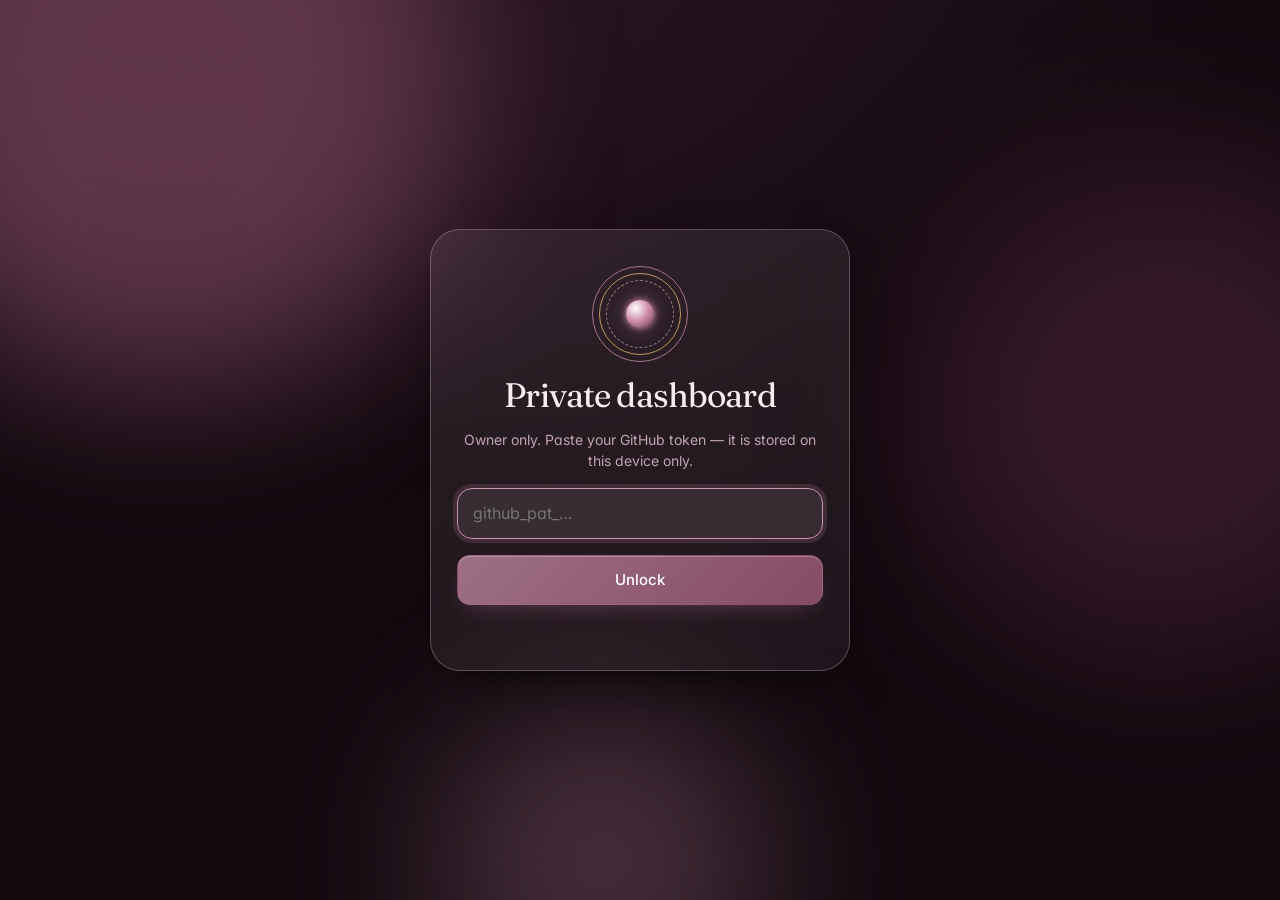
==== index.html @ a0251df1 "Translate-to-English tool for user data, boot error screen - Banner + sheet that suggests English na" ====
<!doctype html>
<html lang="en" data-theme="damson">
<head>
  <meta charset="utf-8" />
  <meta name="viewport" content="width=device-width, initial-scale=1, viewport-fit=cover" />
  <title>Dashboard</title>

  <!-- PWA / iPhone -->
  <link rel="manifest" href="manifest.webmanifest" />
  <meta name="theme-color" content="#1d0f17" />
  <meta name="apple-mobile-web-app-capable" content="yes" />
  <meta name="mobile-web-app-capable" content="yes" />
  <meta name="apple-mobile-web-app-status-bar-style" content="black-translucent" />
  <meta name="apple-mobile-web-app-title" content="Dashboard" />
  <meta name="robots" content="noindex, nofollow, noarchive" />
  <link rel="apple-touch-icon" href="icons/apple-touch-icon.png?v=2" />
  <link rel="icon" type="image/png" sizes="64x64" href="icons/favicon.png?v=2" />
  <link rel="icon" type="image/png" sizes="192x192" href="icons/icon-192.png?v=2" />
  <script>
    // Apply theme and motion preference before first paint (no flash)
    try {
      var t = JSON.parse(localStorage.getItem("dash.theme")); if (t) document.documentElement.dataset.theme = t;
      var m = JSON.parse(localStorage.getItem("dash.motion")); document.documentElement.dataset.motion = m === false ? "off" : "on";
    } catch (e) {}
  </script>

  <script>
    // If the app fails to start, show the reason instead of a blank screen
    window.addEventListener("error", function (e) { if (!window.__booted) showBootError(e.message || "Script error"); });
    window.addEventListener("unhandledrejection", function (e) { if (!window.__booted) showBootError(String(e.reason)); });
    setTimeout(function () { if (!window.__booted) showBootError("The app did not start in time (slow network?)"); }, 12000);
    function showBootError(msg) {
      if (document.getElementById("bootErr")) return;
      var d = document.createElement("div");
      d.id = "bootErr";
      d.style.cssText = "position:fixed;inset:auto 16px 24px;z-index:999;padding:16px;border-radius:18px;background:#24131c;color:#f8ecf2;font:14px/1.45 -apple-system,sans-serif;border:1px solid rgba(255,220,236,.25);box-shadow:0 20px 40px rgba(0,0,0,.5)";
      d.innerHTML = "<b>Dashboard couldn’t start</b><br><span style='opacity:.75;word-break:break-word'></span><br><button style='margin-top:10px;padding:9px 14px;border-radius:12px;border:0;background:#854c65;color:#fff;font:inherit'>Update app &amp; reload</button>";
      d.querySelector("span").textContent = msg;
      d.querySelector("button").onclick = function () {
        var done = function () { location.reload(); };
        try {
          Promise.all([
            navigator.serviceWorker ? navigator.serviceWorker.getRegistrations().then(function (r) { return Promise.all(r.map(function (x) { return x.unregister(); })); }) : 0,
            window.caches ? caches.keys().then(function (k) { return Promise.all(k.map(function (x) { return caches.delete(x); })); }) : 0,
          ]).then(done, done);
        } catch (err) { done(); }
      };
      (document.body || document.documentElement).appendChild(d);
    }
  </script>

  <link rel="preconnect" href="https://fonts.googleapis.com" />
  <link rel="preconnect" href="https://fonts.gstatic.com" crossorigin />
  <link rel="stylesheet" href="https://fonts.googleapis.com/css2?family=Fraunces:ital,opsz,wght@0,9..144,400;0,9..144,500;1,9..144,400;1,9..144,500&family=Inter:wght@400;500;600;700&display=swap" />
  <link rel="stylesheet" href="css/styles.css" />
  <script src="config.example.js"></script>
  <script src="config.local.js" onerror="void 0"></script>
</head>
<body class="locked">
  <div class="bg" aria-hidden="true">
    <span class="orb o1"></span><span class="orb o2"></span><span class="orb o3"></span>
    <span class="floor"></span><span class="grain"></span>
  </div>

  <!-- Lock screen: the dashboard stays hidden until this device has a token -->
  <section id="lock" class="lock" hidden>
    <form id="lockForm" class="lock-card">
      <div class="gyro lg" aria-hidden="true"><i></i><i></i><i></i><b></b></div>
      <h1>Private dashboard</h1>
      <p class="sub">Owner only. Paste your GitHub token — it is stored on this device only.</p>
      <input id="lockToken" type="password" autocomplete="off" placeholder="github_pat_…" aria-label="GitHub token" />
      <button class="primary" type="submit">Unlock</button>
      <p class="err" id="lockErr"></p>
    </form>
  </section>

  <main class="shell">
    <header class="top">
      <div class="hello">
        <p class="eyebrow" id="date"></p>
        <h1 id="greeting">Hello</h1>
        <p class="sub" id="subline"></p>
      </div>
      <div class="top-right">
        <div class="gyro" aria-hidden="true"><i></i><i></i><i></i><b></b></div>
        <div class="clock-box">
          <div class="clock" id="clock">00:00</div>
          <button class="icon-btn gear" id="openSettings" title="Settings ( , )" aria-label="Settings">
            <svg viewBox="0 0 24 24" aria-hidden="true"><circle cx="12" cy="12" r="3"/><path d="M19.4 15a1.7 1.7 0 0 0 .3 1.8l.1.1a2 2 0 1 1-2.8 2.8l-.1-.1a1.7 1.7 0 0 0-1.8-.3 1.7 1.7 0 0 0-1 1.5V21a2 2 0 1 1-4 0v-.1a1.7 1.7 0 0 0-1.1-1.5 1.7 1.7 0 0 0-1.8.3l-.1.1a2 2 0 1 1-2.8-2.8l.1-.1a1.7 1.7 0 0 0 .3-1.8 1.7 1.7 0 0 0-1.5-1H3a2 2 0 1 1 0-4h.1a1.7 1.7 0 0 0 1.5-1.1 1.7 1.7 0 0 0-.3-1.8l-.1-.1a2 2 0 1 1 2.8-2.8l.1.1a1.7 1.7 0 0 0 1.8.3H9a1.7 1.7 0 0 0 1-1.5V3a2 2 0 1 1 4 0v.1a1.7 1.7 0 0 0 1 1.5 1.7 1.7 0 0 0 1.8-.3l.1-.1a2 2 0 1 1 2.8 2.8l-.1.1a1.7 1.7 0 0 0-.3 1.8V9a1.7 1.7 0 0 0 1.5 1H21a2 2 0 1 1 0 4h-.1a1.7 1.7 0 0 0-1.5 1z"/></svg>
            <i class="sync-dot" id="syncDot"></i>
          </button>
        </div>
      </div>
    </header>

    <nav class="spaces" id="spaces" role="tablist" aria-label="Spaces"></nav>

    <section class="grid" id="grid"></section>
  </main>

  <!-- Settings: sidebar sections (top tabs on the phone) -->
  <dialog id="settings" class="sheet settings">
    <form method="dialog" id="settingsForm" class="settings-wrap">
      <aside class="settings-side">
        <div class="grabber" aria-hidden="true"></div>
        <h2>Settings</h2>
        <nav id="settingsNav" aria-label="Settings sections">
          <button type="button" data-sec="profile"><svg viewBox="0 0 24 24"><circle cx="12" cy="8" r="4"/><path d="M4 21a8 8 0 0 1 16 0"/></svg><span>Profile</span></button>
          <button type="button" data-sec="appearance"><svg viewBox="0 0 24 24"><path d="M12 3a9 9 0 1 0 0 18c1.1 0 1.6-.9 1.2-1.8-.5-1.1.2-2.2 1.4-2.2H17a4 4 0 0 0 4-4c0-5.5-4-10-9-10z"/><circle cx="7.5" cy="11" r="1.2"/><circle cx="10" cy="7" r="1.2"/><circle cx="15" cy="7.5" r="1.2"/></svg><span>Appearance</span></button>
          <button type="button" data-sec="github"><svg viewBox="0 0 24 24"><circle cx="6" cy="5" r="2.2"/><circle cx="6" cy="19" r="2.2"/><circle cx="18" cy="8" r="2.2"/><path d="M6 7.2v9.6M18 10.2c0 4-6 3-11 6.5"/></svg><span>GitHub</span></button>
          <button type="button" data-sec="sync"><svg viewBox="0 0 24 24"><path d="M20 12a8 8 0 0 1-14.3 4.9M4 12A8 8 0 0 1 18.3 7.1"/><path d="M18.5 3v4.2h-4.2M5.5 21v-4.2h4.2"/></svg><span>Sync</span></button>
          <button type="button" data-sec="coaching"><svg viewBox="0 0 24 24"><circle cx="12" cy="12" r="9"/><path d="M5.6 5.6c3.3 3.3 3.3 9.5 0 12.8M18.4 5.6c-3.3 3.3-3.3 9.5 0 12.8"/></svg><span>Coaching</span></button>
          <button type="button" data-sec="spaces"><svg viewBox="0 0 24 24"><rect x="3" y="3" width="7.5" height="7.5" rx="2"/><rect x="13.5" y="3" width="7.5" height="7.5" rx="2"/><rect x="3" y="13.5" width="7.5" height="7.5" rx="2"/><rect x="13.5" y="13.5" width="7.5" height="7.5" rx="2"/></svg><span>Spaces</span></button>
          <button type="button" data-sec="account"><svg viewBox="0 0 24 24"><rect x="4" y="10" width="16" height="11" rx="2.5"/><path d="M8 10V7a4 4 0 0 1 8 0v3"/></svg><span>Account</span></button>
        </nav>
      </aside>

      <div class="settings-main">
        <header class="settings-head">
          <h3 id="secTitle">Profile</h3>
          <button class="icon-btn" value="cancel" formnovalidate aria-label="Close"><svg viewBox="0 0 24 24"><path d="M7 7l10 10M17 7L7 17"/></svg></button>
        </header>

        <div class="settings-body">
          <section data-sec="profile">
            <label>Your name<input name="name" autocomplete="off" placeholder="Shown in the greeting" /></label>
            <p class="hint">Training, lessons and tournaments are added right on their pages — tap <b>+</b> on a card, or tap any session to edit it.</p>
            <div class="sync-card"><div><b>Translate to English</b><br><small class="muted">Rename training, players, places and tournaments that are still in Russian</small></div><button type="button" class="btn sm" id="translateNow">Open</button></div>
          </section>

          <section data-sec="appearance" hidden>
            <div class="field"><span>Theme</span><div class="theme-grid" id="themeGrid"></div></div>
            <label class="toggle"><input type="checkbox" name="motion" /><span><b>Animations &amp; 3D</b><small>Card tilt, parallax, count‑ups and confetti</small></span></label>
            <p class="hint" id="motionNote" hidden>Reduce Motion is on in your system settings, so effects stay off.</p>
            <p class="hint">Shortcut on the Mac: press <kbd>T</kbd> to cycle themes.</p>
          </section>

          <section data-sec="github" hidden>
            <label>Username<input name="ghUser" autocomplete="off" autocapitalize="off" spellcheck="false" placeholder="the account your tasks come from" /></label>
            <label>Token<input name="ghToken" type="password" autocomplete="off" placeholder="github_pat_…" /></label>
            <p class="hint">Stored on this device only. Permissions: Issues and Pull requests — read; Gists — read &amp; write (for sync).</p>
          </section>

          <section data-sec="sync" hidden>
            <label class="toggle"><input type="checkbox" name="syncOn" /><span><b>Sync Mac and iPhone</b><small>Through a secret GitHub Gist owned by your token</small></span></label>
            <div class="sync-card"><span id="syncLine" class="sync-line"></span><button type="button" class="btn sm" id="syncNow">Sync now</button></div>
            <p class="hint">Syncs on open, when you come back to the app, every minute and right after any change. Theme and token stay per device.</p>
          </section>

          <section data-sec="coaching" hidden>
            <label class="currency">Currency<input name="currency" maxlength="4" autocomplete="off" /></label>
            <p class="hint">Add players and groups on the <b>Coaching</b> page with <b>+</b>. Past lessons count as done automatically — only mark cancellations.</p>
          </section>

          <section data-sec="spaces" hidden>
            <p class="hint">Advanced: spaces as JSON. Widgets: <code>today</code> <code>week</code> <code>stats</code> <code>github</code> <code>todo</code> <code>focus</code> <code>lessons</code> <code>lessonsWeek</code> <code>coachStats</code> <code>tournaments</code>. Use <code>repos</code> to limit GitHub to certain repositories.</p>
            <textarea name="spaces" rows="14" spellcheck="false"></textarea>
            <button type="button" class="ghost" id="resetSpaces">Reset to default layout</button>
          </section>

          <section data-sec="account" hidden>
            <p class="muted" id="ownerLine"></p>
            <div class="danger-card">
              <div><b>Log out on this device</b><small>Removes your token and data from this device. Everything stays in sync.</small></div>
              <button type="button" class="ghost danger" id="logout">Log out</button>
            </div>
          </section>
        </div>

        <p class="err" id="settingsErr"></p>
        <footer class="settings-foot">
          <button class="ghost" value="cancel" formnovalidate>Cancel</button>
          <button type="submit" class="primary" value="save">Save changes</button>
        </footer>
      </div>
    </form>
  </dialog>

  <!-- Add / edit sheet for training, lessons and tournaments -->
  <dialog id="itemSheet" class="sheet item-sheet"><form method="dialog" id="itemForm" class="item-wrap"></form></dialog>

  <script src="js/data.js"></script>
  <script src="js/app.js"></script>
</body>
</html>
---- css/styles.css ----
/* ═════════════════════════ Tokens & themes ═════════════════════════ */
@property --p { syntax: "<number>"; inherits: false; initial-value: 0; }

:root {
  --tennis: #c8db5e; --padel: #5ec4da; --gold: #f2c47e; --danger: #e06c6c;
  --ease: cubic-bezier(.2, .8, .2, 1);
  --spring: cubic-bezier(.34, 1.4, .5, 1);
  --radius: 24px;
}
[data-theme="damson-light"], [data-theme="sand"] { --tennis: #74880f; --padel: #1a85a0; --gold: #b07a1e; --danger: #c2453f; }

:root, [data-theme="damson"] {
  --bg-0: #13090f; --bg-1: #22111b; --bg-2: #2d1724;
  --orb-1: #854c65; --orb-2: #4a2236; --orb-3: #c48aa4;
  --card: rgba(255, 236, 245, .055); --card-hi: rgba(255, 236, 245, .09); --card-solid: #24131c;
  --line: rgba(255, 220, 236, .11); --line-hi: rgba(255, 220, 236, .26);
  --text: #f8ecf2; --muted: #c2a5b3; --faint: #8b6e7c;
  --accent: #854c65; --accent-hi: #d293b0; --accent-ink: #fff; --accent-glow: rgba(197, 120, 156, .45);
  --ok: #8fd6a9; --warn: #f0c27b;
  --shadow: 0 30px 60px -30px rgba(0, 0, 0, .75), 0 8px 20px -12px rgba(0, 0, 0, .5);
  color-scheme: dark;
}
[data-theme="damson-light"] {
  --bg-0: #f8eff3; --bg-1: #f0dfe7; --bg-2: #ead3de;
  --orb-1: #e3bccd; --orb-2: #f6dde7; --orb-3: #b98aa0;
  --card: rgba(255, 255, 255, .55); --card-hi: rgba(255, 255, 255, .8); --card-solid: #fbf5f8;
  --line: rgba(133, 76, 101, .14); --line-hi: rgba(133, 76, 101, .32);
  --text: #2b1520; --muted: #6e4b5c; --faint: #9f8292;
  --accent: #854c65; --accent-hi: #854c65; --accent-ink: #fff; --accent-glow: rgba(133, 76, 101, .3);
  --ok: #2f8a57; --warn: #b7791f;
  --shadow: 0 30px 50px -30px rgba(133, 76, 101, .45), 0 6px 16px -10px rgba(133, 76, 101, .25);
  color-scheme: light;
}
[data-theme="noir"] {
  --bg-0: #08080a; --bg-1: #111115; --bg-2: #18181d;
  --orb-1: #2b2b36; --orb-2: #17171e; --orb-3: #854c65;
  --card: rgba(255, 255, 255, .04); --card-hi: rgba(255, 255, 255, .075); --card-solid: #141418;
  --line: rgba(255, 255, 255, .09); --line-hi: rgba(255, 255, 255, .22);
  --text: #eeeef1; --muted: #9c9ca8; --faint: #66666f;
  --accent: #ececf0; --accent-hi: #ffffff; --accent-ink: #09090b; --accent-glow: rgba(255, 255, 255, .25);
  --ok: #7fd3a0; --warn: #e8c07a;
  --shadow: 0 30px 60px -30px rgba(0, 0, 0, .9), 0 8px 20px -12px rgba(0, 0, 0, .6);
  color-scheme: dark;
}
[data-theme="sage"] {
  --bg-0: #0d1310; --bg-1: #151e19; --bg-2: #1c2821;
  --orb-1: #4f6b5a; --orb-2: #24342b; --orb-3: #854c65;
  --card: rgba(236, 248, 240, .055); --card-hi: rgba(236, 248, 240, .09); --card-solid: #172019;
  --line: rgba(220, 240, 228, .11); --line-hi: rgba(220, 240, 228, .26);
  --text: #ebf3ed; --muted: #a8bdb0; --faint: #74897c;
  --accent: #8fb79b; --accent-hi: #b9d8c2; --accent-ink: #0d1310; --accent-glow: rgba(143, 183, 155, .4);
  --ok: #a6dcb5; --warn: #e8c58a;
  --shadow: 0 30px 60px -30px rgba(0, 0, 0, .75), 0 8px 20px -12px rgba(0, 0, 0, .5);
  color-scheme: dark;
}
[data-theme="sand"] {
  --bg-0: #f6f0e7; --bg-1: #ece2d3; --bg-2: #e4d6c3;
  --orb-1: #e2cba9; --orb-2: #f3e6d1; --orb-3: #c6a2b2;
  --card: rgba(255, 252, 247, .6); --card-hi: rgba(255, 252, 247, .88); --card-solid: #fbf6ef;
  --line: rgba(90, 64, 40, .13); --line-hi: rgba(90, 64, 40, .3);
  --text: #2a2017; --muted: #6d5a47; --faint: #9d8a76;
  --accent: #a0623a; --accent-hi: #a0623a; --accent-ink: #fff; --accent-glow: rgba(160, 98, 58, .3);
  --ok: #3f8a5a; --warn: #b4741c;
  --shadow: 0 30px 50px -30px rgba(90, 64, 40, .4), 0 6px 16px -10px rgba(90, 64, 40, .2);
  color-scheme: light;
}
[data-theme="ocean"] {
  --bg-0: #070f19; --bg-1: #0d1a2a; --bg-2: #122337;
  --orb-1: #1f4e79; --orb-2: #13304d; --orb-3: #854c65;
  --card: rgba(230, 242, 255, .055); --card-hi: rgba(230, 242, 255, .09); --card-solid: #0f1c2d;
  --line: rgba(210, 230, 255, .11); --line-hi: rgba(210, 230, 255, .26);
  --text: #e9f2fc; --muted: #9fb5cc; --faint: #6b8299;
  --accent: #6aa8e8; --accent-hi: #a6cdf5; --accent-ink: #07111c; --accent-glow: rgba(106, 168, 232, .4);
  --ok: #7fd6b0; --warn: #f0c27b;
  --shadow: 0 30px 60px -30px rgba(0, 0, 0, .75), 0 8px 20px -12px rgba(0, 0, 0, .5);
  color-scheme: dark;
}

/* ═════════════════════════ Base ═════════════════════════ */
* { box-sizing: border-box; }
html, body { min-height: 100%; }
body {
  margin: 0; color: var(--text); background: var(--bg-0);
  font: 15px/1.45 "Inter", -apple-system, BlinkMacSystemFont, "Segoe UI", sans-serif;
  font-feature-settings: "cv11", "ss01"; -webkit-font-smoothing: antialiased;
  overflow-x: hidden; transition: background-color .6s, color .6s;
}
button, input, textarea, select { font: inherit; color: inherit; }
button { cursor: pointer; -webkit-tap-highlight-color: transparent; }
svg { fill: none; stroke: currentColor; stroke-width: 2; stroke-linecap: round; stroke-linejoin: round; }
b { font-weight: 600; }
kbd { font: 11px/1 ui-monospace, SFMono-Regular, Menlo, monospace; padding: 2px 5px; border-radius: 5px; border: 1px solid var(--line); }
code { font: 12px ui-monospace, SFMono-Regular, Menlo, monospace; padding: 1px 5px; border-radius: 5px; background: var(--card-hi); }
.muted { color: var(--muted); font-size: 13px; }
.hint { margin: 0; font-size: 12.5px; color: var(--faint); line-height: 1.5; }
.err { color: var(--danger); margin: 0; font-size: 13px; min-height: 1em; }

/* ═════════════════════════ Background: orbs, 3D floor, grain ═════════════════════════ */
.bg { position: fixed; inset: 0; z-index: -1; overflow: hidden; --px: 0; --py: 0;
  background: radial-gradient(120% 90% at 15% -10%, var(--bg-2), var(--bg-1) 35%, var(--bg-0) 70%); transition: background .8s; }
.orb { position: absolute; border-radius: 50%; filter: blur(80px); opacity: .6; transition: background .8s, translate .9s var(--ease); will-change: transform; }
.o1 { width: 46vw; height: 46vw; left: -10vw; top: -16vw; background: var(--orb-1); animation: drift 26s ease-in-out infinite alternate; translate: calc(var(--px) * -40px) calc(var(--py) * -40px); }
.o2 { width: 38vw; height: 38vw; right: -10vw; top: 18vh; background: var(--orb-2); animation: drift 32s ease-in-out infinite alternate-reverse; translate: calc(var(--px) * 60px) calc(var(--py) * 50px); }
.o3 { width: 26vw; height: 26vw; left: 34vw; bottom: -10vw; background: var(--orb-3); opacity: .28; animation: drift 38s ease-in-out infinite alternate; translate: calc(var(--px) * 90px) calc(var(--py) * 70px); }
@keyframes drift { to { transform: translate(6vw, 5vh) scale(1.1); } }
.floor { position: absolute; left: -50%; right: -50%; bottom: -8%; height: 55%;
  background-image: linear-gradient(var(--line) 1px, transparent 1px), linear-gradient(90deg, var(--line) 1px, transparent 1px);
  background-size: 64px 64px; transform: perspective(520px) rotateX(72deg); transform-origin: 50% 100%;
  -webkit-mask-image: linear-gradient(to top, #000 0%, transparent 75%); mask-image: linear-gradient(to top, #000 0%, transparent 75%);
  opacity: .55; animation: floor 14s linear infinite; translate: calc(var(--px) * -30px) 0; transition: translate .9s var(--ease); }
@keyframes floor { to { background-position: 0 64px, 0 0; } }
.grain { position: absolute; inset: 0; opacity: .05; mix-blend-mode: overlay;
  background-image: url("data:image/svg+xml,%3Csvg xmlns='http://www.w3.org/2000/svg' width='160' height='160'%3E%3Cfilter id='n'%3E%3CfeTurbulence type='fractalNoise' baseFrequency='.9' numOctaves='3'/%3E%3C/filter%3E%3Crect width='100%25' height='100%25' filter='url(%23n)'/%3E%3C/svg%3E"); }

/* ═════════════════════════ 3D gyroscope ═════════════════════════ */
.gyro { position: relative; width: 66px; height: 66px; perspective: 260px; transform-style: preserve-3d; flex: none; }
.gyro i { position: absolute; inset: 0; border-radius: 50%; border: 1.5px solid var(--accent-hi); transform-style: preserve-3d; opacity: .75; }
.gyro i:nth-child(1) { animation: g1 9s linear infinite; }
.gyro i:nth-child(2) { inset: 7px; border-color: var(--gold); animation: g2 12s linear infinite; }
.gyro i:nth-child(3) { inset: 14px; border-color: var(--muted); border-style: dashed; animation: g3 7s linear infinite; }
.gyro b { position: absolute; inset: 24px; border-radius: 50%;
  background: radial-gradient(circle at 35% 30%, #fff, var(--accent-hi) 45%, var(--accent) 85%);
  box-shadow: 0 0 22px var(--accent-glow), 0 0 6px var(--accent-hi); animation: core 4s ease-in-out infinite; }
@keyframes g1 { from { transform: rotateX(68deg) rotateZ(0); } to { transform: rotateX(68deg) rotateZ(360deg); } }
@keyframes g2 { from { transform: rotateY(68deg) rotateZ(0); } to { transform: rotateY(68deg) rotateZ(-360deg); } }
@keyframes g3 { from { transform: rotateX(45deg) rotateY(45deg) rotateZ(0); } to { transform: rotateX(45deg) rotateY(45deg) rotateZ(360deg); } }
@keyframes core { 50% { transform: scale(1.15); box-shadow: 0 0 34px var(--accent-glow), 0 0 10px var(--accent-hi); } }
.gyro.lg { width: 96px; height: 96px; }
.gyro.lg b { inset: 34px; }

/* ═════════════════════════ Layout ═════════════════════════ */
.shell { max-width: 1440px; margin: 0 auto; padding: clamp(22px, 4vw, 56px) clamp(16px, 4vw, 64px) 56px; }
.top { display: flex; justify-content: space-between; align-items: flex-end; gap: 24px; }
.hello { min-width: 0; animation: rise .8s var(--ease) both; }
.eyebrow { margin: 0 0 8px; text-transform: uppercase; letter-spacing: .2em; font-size: 12px; font-weight: 600; color: var(--muted); }
h1 { margin: 0; font-family: "Fraunces", Georgia, serif; font-weight: 400; font-size: clamp(38px, 5.4vw, 76px); line-height: 1.02; letter-spacing: -.025em; }
h1 em { font-style: italic; background: linear-gradient(100deg, var(--accent-hi), var(--gold) 60%, var(--accent-hi)); background-size: 200% 100%;
  -webkit-background-clip: text; background-clip: text; color: transparent; animation: shimmer 8s ease-in-out infinite; padding-right: .06em; }
@keyframes shimmer { 50% { background-position: 100% 0; } }
.sub { margin: 12px 0 0; color: var(--muted); font-size: 16px; max-width: 64ch; line-height: 1.55; }
.sub b { color: var(--text); font-weight: 600; }
.top-right { display: flex; align-items: center; gap: 18px; animation: rise .8s .1s var(--ease) both; }
.clock-box { display: grid; justify-items: end; gap: 10px; }
.clock { font-family: "Fraunces", Georgia, serif; font-size: clamp(42px, 5vw, 66px); font-variant-numeric: tabular-nums; line-height: 1; letter-spacing: -.03em; }
@keyframes rise { from { opacity: 0; transform: translateY(14px); } }

.icon-btn { position: relative; width: 38px; height: 38px; border-radius: 50%; border: 1px solid var(--line); background: var(--card); display: grid; place-items: center;
  backdrop-filter: blur(20px); -webkit-backdrop-filter: blur(20px); transition: background .2s, transform .3s var(--spring), border-color .2s; padding: 0; }
.icon-btn svg { width: 18px; height: 18px; }
.icon-btn:hover { background: var(--card-hi); border-color: var(--line-hi); }
.icon-btn:active { transform: scale(.92); }
.gear:hover svg { transform: rotate(60deg); }
.gear svg { transition: transform .6s var(--spring); }
.sync-dot { position: absolute; right: -1px; top: -1px; width: 10px; height: 10px; border-radius: 50%; border: 2px solid var(--bg-0); background: var(--faint); }
.sync-dot[data-state="off"] { display: none; }
.sync-dot[data-state="ok"] { background: var(--ok); }
.sync-dot[data-state="syncing"] { background: var(--warn); animation: pulse 1s ease-in-out infinite; }
.sync-dot[data-state="error"] { background: var(--danger); }
@keyframes pulse { 50% { opacity: .3; } }

/* Spaces with a sliding indicator */
.spaces { position: relative; display: inline-flex; gap: 4px; margin: 34px 0 26px; padding: 5px; border-radius: 18px;
  background: var(--card); border: 1px solid var(--line); backdrop-filter: blur(24px) saturate(150%); -webkit-backdrop-filter: blur(24px) saturate(150%);
  box-shadow: var(--shadow); animation: rise .8s .15s var(--ease) both; }
.indicator { position: absolute; left: 0; top: 0; border-radius: 13px; z-index: 0; pointer-events: none;
  background: linear-gradient(135deg, color-mix(in srgb, var(--accent) 85%, #fff 15%), var(--accent));
  box-shadow: 0 8px 22px -8px var(--accent-glow), inset 0 1px 0 rgba(255, 255, 255, .25); }
.indicator.ready { transition: transform .5s var(--spring), width .5s var(--spring), height .3s; }
.space { position: relative; z-index: 1; border: 0; background: none; padding: 10px 16px; border-radius: 13px; color: var(--muted); display: flex; gap: 8px; align-items: center;
  font-weight: 500; transition: color .3s; }
.space:hover { color: var(--text); }
.space[aria-selected="true"] { color: var(--accent-ink); }
.space kbd { border: 0; opacity: .5; padding: 0; }
.space-ico { transition: transform .4s var(--spring); }
.space[aria-selected="true"] .space-ico { transform: scale(1.15) rotate(-6deg); }

/* ═════════════════════════ Cards (3D) ═════════════════════════ */
.grid { display: grid; gap: 20px; grid-template-columns: repeat(12, 1fr); grid-auto-flow: row dense; align-items: start; perspective: 1600px; }
.card { --rx: 0deg; --ry: 0deg; --mx: 50%; --my: 50%;
  grid-column: span 4; position: relative; min-width: 0; padding: 20px 22px 22px; border-radius: var(--radius);
  background: linear-gradient(160deg, var(--card-hi), var(--card) 40%);
  backdrop-filter: blur(30px) saturate(150%); -webkit-backdrop-filter: blur(30px) saturate(150%);
  box-shadow: var(--shadow);
  transform: perspective(1000px) rotateX(var(--rx)) rotateY(var(--ry));
  transition: transform .6s var(--ease), box-shadow .4s;
  animation: card-in .8s var(--ease) both; animation-delay: calc(var(--i, 0) * 70ms); }
.card::before { content: ""; position: absolute; inset: 0; border-radius: inherit; padding: 1px; pointer-events: none;
  background: linear-gradient(150deg, var(--line-hi), transparent 35%, transparent 65%, color-mix(in srgb, var(--accent-hi) 45%, transparent));
  -webkit-mask: linear-gradient(#000 0 0) content-box, linear-gradient(#000 0 0); -webkit-mask-composite: xor; mask-composite: exclude; }
.card .glare { position: absolute; inset: 0; border-radius: inherit; pointer-events: none; opacity: 0; transition: opacity .4s;
  background: radial-gradient(500px circle at var(--mx) var(--my), rgba(255, 255, 255, .1), transparent 45%); }
.card.tilting { transition: transform .12s linear, box-shadow .4s; box-shadow: 0 40px 70px -30px rgba(0, 0, 0, .7), 0 0 0 1px var(--line); }
.card.tilting .glare { opacity: 1; }
.card.no-enter { animation: none; }
.card.wide { grid-column: span 8; }
.card.full { grid-column: span 12; }
@keyframes card-in { from { opacity: 0; transform: perspective(1000px) rotateX(16deg) translateY(36px) scale(.96); } }
.grid[data-dir="next"] .card { animation-name: card-next; }
.grid[data-dir="prev"] .card { animation-name: card-prev; }
@keyframes card-next { from { opacity: 0; transform: perspective(1000px) rotateY(-14deg) translateX(60px) scale(.96); } }
@keyframes card-prev { from { opacity: 0; transform: perspective(1000px) rotateY(14deg) translateX(-60px) scale(.96); } }
@media (max-width: 1100px) { .card, .card.wide { grid-column: span 6; } }

.card-head { display: flex; justify-content: space-between; align-items: center; margin-bottom: 16px; gap: 10px; min-height: 30px; }
.card-head h3 { margin: 0; font-size: 12px; font-weight: 600; letter-spacing: .14em; text-transform: uppercase; color: var(--muted); display: flex; align-items: center; gap: 8px; }
.card-head h3::before { content: ""; width: 6px; height: 6px; border-radius: 50%; background: var(--accent-hi); box-shadow: 0 0 10px var(--accent-glow); }
.head-actions { display: flex; align-items: center; gap: 6px; }
.chip { font-size: 12px; padding: 4px 10px; border-radius: 999px; background: var(--card-hi); border: 1px solid var(--line); color: var(--muted); white-space: nowrap; }
.chip.accent { background: var(--accent); color: var(--accent-ink); border-color: transparent; }
.add-btn { width: 30px; height: 30px; flex: none; border-radius: 10px; border: 1px solid var(--line); background: var(--card-hi); display: grid; place-items: center; padding: 0;
  color: var(--text); transition: transform .35s var(--spring), background .2s, border-color .2s; }
.add-btn svg { width: 16px; height: 16px; }
.add-btn:hover { background: var(--accent); color: var(--accent-ink); border-color: transparent; transform: rotate(90deg); }
.add-btn:active { transform: scale(.9) rotate(90deg); }
.add-btn.solid { width: 42px; height: 42px; border-radius: 13px; background: var(--accent); color: var(--accent-ink); border-color: transparent; }
.empty { color: var(--faint); font-size: 14px; padding: 6px 0; list-style: none; }
.empty a { color: var(--accent-hi); }

/* Buttons */
.btn, .primary, .ghost { border-radius: 13px; padding: 10px 16px; border: 1px solid var(--line); background: var(--card-hi); font-weight: 500;
  display: inline-flex; align-items: center; justify-content: center; gap: 6px; transition: transform .25s var(--spring), background .2s, border-color .2s, box-shadow .2s; }
.btn svg, .primary svg, .ghost svg { width: 16px; height: 16px; }
.primary { background: linear-gradient(135deg, color-mix(in srgb, var(--accent) 80%, #fff 20%), var(--accent)); color: var(--accent-ink); border-color: transparent;
  box-shadow: 0 10px 24px -12px var(--accent-glow), inset 0 1px 0 rgba(255, 255, 255, .25); }
.primary:hover { box-shadow: 0 14px 30px -12px var(--accent-glow), inset 0 1px 0 rgba(255, 255, 255, .25); }
.ghost { background: transparent; }
.btn:hover, .ghost:hover { background: var(--card-hi); border-color: var(--line-hi); }
.btn:active, .primary:active, .ghost:active { transform: scale(.96); }
.btn.sm { padding: 7px 12px; font-size: 13px; }
.danger { color: var(--danger); }
.ghost.danger:hover { border-color: var(--danger); }
.link { border: 0; background: none; color: var(--accent-hi); font-size: 13px; padding: 2px 4px; font-weight: 500; }
.wide-btn { width: 100%; margin-top: 14px; border-style: dashed; }
.seg { display: inline-flex; gap: 2px; padding: 3px; border-radius: 11px; background: var(--card); border: 1px solid var(--line); }
.seg button { border: 0; background: none; color: var(--muted); padding: 5px 11px; border-radius: 8px; font-size: 13px; font-weight: 500; transition: background .25s, color .25s; }
.seg button.on { background: var(--card-hi); color: var(--text); box-shadow: 0 2px 8px -4px rgba(0, 0, 0, .4); }

/* Checks with draw-in animation */
.check { width: 26px; height: 26px; flex: none; border-radius: 9px; border: 1.5px solid var(--faint); background: transparent; display: grid; place-items: center; padding: 0;
  color: transparent; transition: background .25s, border-color .25s, transform .35s var(--spring); }
.check svg { width: 15px; height: 15px; stroke-width: 3; stroke-dasharray: 24; stroke-dashoffset: 24; transition: stroke-dashoffset .35s var(--ease) .05s; }
.check:hover { border-color: var(--accent-hi); }
.check:active { transform: scale(.85); }
.check.on { background: var(--accent); border-color: var(--accent); color: var(--accent-ink); animation: pop .45s var(--spring); }
.check.on svg { stroke-dashoffset: 0; }
.check.cancel.on { background: var(--danger); border-color: var(--danger); color: #fff; }
@keyframes pop { 40% { transform: scale(1.25); } }
.row-act .check:not(.on) { color: var(--faint); border-color: var(--line); }
.row-act .check:not(.on) svg { stroke-dashoffset: 0; opacity: .7; }

/* Rings */
.ring { --p: 0; --size: 78px; --thick: 7px; width: var(--size); height: var(--size); flex: none; border-radius: 50%; position: relative; display: grid; place-items: center;
  background: conic-gradient(from -90deg, var(--accent-hi) calc(var(--p) * 1%), var(--line) 0); transition: --p 1.1s var(--ease);
  box-shadow: 0 0 0 1px var(--line), 0 10px 30px -12px var(--accent-glow); }
.ring::before { content: ""; position: absolute; inset: var(--thick); border-radius: 50%; background: radial-gradient(circle at 35% 30%, var(--bg-2), var(--card-solid) 70%); }
.ring > span { position: relative; font-size: 28px; }
.ring.big { --size: 168px; --thick: 9px; margin: 6px auto 18px; }

/* Today rows */
.today-main { display: flex; gap: 16px; align-items: center; }
.big-title { font-family: "Fraunces", Georgia, serif; font-size: 25px; line-height: 1.15; letter-spacing: -.01em; }
.wo-meta { font-size: 12.5px; color: var(--faint); }
.rows { list-style: none; margin: 16px 0 0; padding: 0; display: grid; gap: 8px; }
.row-item { display: flex; align-items: center; gap: 12px; padding: 10px 12px; border-radius: 16px; background: var(--card-hi); border: 1px solid var(--line);
  transition: transform .3s var(--spring), border-color .2s; }
.row-item:hover { border-color: var(--line-hi); transform: translateX(3px); }
.row-time { font-variant-numeric: tabular-nums; color: var(--muted); font-size: 13px; width: 44px; flex: none; }
.row-main { flex: 1; min-width: 0; border: 0; background: none; padding: 0; text-align: left; display: grid; gap: 2px; }
.row-main b { overflow: hidden; text-overflow: ellipsis; white-space: nowrap; }
.row-item.done .row-main b { text-decoration: line-through; color: var(--faint); }
.row-act { display: flex; gap: 6px; }
.lesson.s-done .row-main b { color: var(--muted); }
.lesson.s-cancel { opacity: .55; }
.lesson.s-cancel .row-main b { text-decoration: line-through; }
.sport { font-weight: 500; }
.sport.tennis { color: var(--tennis); }
.sport.padel { color: var(--padel); }

/* Week strip (days rise in 3D) */
.week { display: grid; grid-template-columns: repeat(7, 1fr); gap: 8px; perspective: 900px; }
.day { padding: 10px 8px; border-radius: 16px; border: 1px solid var(--line); background: var(--card-hi); min-height: 124px; display: flex; flex-direction: column; gap: 6px; min-width: 0;
  transition: transform .35s var(--spring), border-color .2s, box-shadow .3s; }
.card:not(.no-enter) .day { animation: day-in .7s var(--ease) both; animation-delay: calc(var(--i, 0) * 70ms + 200ms); }
.day:nth-child(2) { animation-delay: calc(var(--i, 0) * 70ms + 240ms) !important; } .day:nth-child(3) { animation-delay: calc(var(--i, 0) * 70ms + 280ms) !important; }
.day:nth-child(4) { animation-delay: calc(var(--i, 0) * 70ms + 320ms) !important; } .day:nth-child(5) { animation-delay: calc(var(--i, 0) * 70ms + 360ms) !important; }
.day:nth-child(6) { animation-delay: calc(var(--i, 0) * 70ms + 400ms) !important; } .day:nth-child(7) { animation-delay: calc(var(--i, 0) * 70ms + 440ms) !important; }
@keyframes day-in { from { opacity: 0; transform: rotateX(-50deg) translateY(16px); transform-origin: 50% 0; } }
.day:hover { transform: translateY(-3px); border-color: var(--line-hi); }
.day.is-today { border-color: var(--accent-hi); box-shadow: inset 0 0 0 1px var(--accent-hi), 0 12px 26px -14px var(--accent-glow); background: color-mix(in srgb, var(--accent) 14%, var(--card-hi)); }
.day.has-tour { border-color: color-mix(in srgb, var(--gold) 55%, transparent); }
.day-name { font-size: 11px; letter-spacing: .1em; text-transform: uppercase; color: var(--muted); display: flex; justify-content: space-between; font-weight: 600; }
.day.is-today .day-num { color: var(--accent-ink); background: var(--accent); border-radius: 6px; padding: 0 5px; }
.pill { font: inherit; font-size: 12px; text-align: left; color: inherit; cursor: pointer; width: 100%; padding: 6px 8px; border-radius: 10px; line-height: 1.25;
  border: 0; border-left: 3px solid var(--c, var(--accent)); background: var(--card); overflow: hidden; text-overflow: ellipsis;
  transition: transform .3s var(--spring), background .2s; }
.pill:hover { background: color-mix(in srgb, var(--c, var(--accent)) 16%, var(--card)); transform: translateX(2px); }
.pill small { display: block; color: var(--faint); margin-top: 1px; }
.pill.done, .pill.past { opacity: .6; }
.pill.done { text-decoration: line-through; }
.pill.cancelled { opacity: .45; text-decoration: line-through; border-left-style: dashed; }
.t-gym, .t-strength { --c: var(--accent-hi); } .t-cardio { --c: var(--warn); } .t-mobility { --c: var(--ok); }
.t-tennis { --c: var(--tennis); } .t-padel { --c: var(--padel); }
.t-tour { --c: var(--gold); background: color-mix(in srgb, var(--gold) 14%, transparent); font-weight: 500; }
.rest { margin-top: auto; border: 1px dashed transparent; background: none; color: var(--faint); font-size: 12px; padding: 6px; border-radius: 10px; display: flex; justify-content: space-between; align-items: center; }
.rest-add { opacity: 0; display: grid; transition: opacity .2s; }
.rest-add svg { width: 14px; height: 14px; }
.rest:hover { border-color: var(--line-hi); color: var(--text); }
.rest:hover .rest-add { opacity: 1; }

/* Stats */
.stats { display: grid; grid-template-columns: repeat(3, 1fr); gap: 10px; }
.stat { padding: 12px; border-radius: 16px; background: var(--card-hi); border: 1px solid var(--line); min-width: 0; }
.stat b { display: block; font-family: "Fraunces", Georgia, serif; font-weight: 400; font-size: 34px; line-height: 1.1; font-variant-numeric: tabular-nums; letter-spacing: -.02em; white-space: nowrap; }
.stat b i { font-style: normal; color: var(--faint); margin: 0 1px; }
.stat > span { font-size: 12px; color: var(--muted); }
.bars { display: flex; gap: 7px; align-items: flex-end; height: 70px; margin-top: 16px; }
.bars i { flex: 1; height: var(--h); border-radius: 7px 7px 3px 3px; background: var(--line); min-height: 4px; transform-origin: bottom; }
.card:not(.no-enter) .bars i { animation: grow .9s var(--spring) both; animation-delay: calc(var(--i, 0) * 70ms + 300ms + var(--d)); }
@keyframes grow { from { transform: scaleY(0); } }
.bars i.on { background: linear-gradient(var(--accent-hi), var(--accent)); box-shadow: 0 6px 16px -8px var(--accent-glow); }
.bars i.today { outline: 1px solid var(--accent-hi); outline-offset: 2px; }
.bars-lbl { display: flex; gap: 7px; margin-top: 6px; }
.bars-lbl span { flex: 1; text-align: center; font-size: 11px; color: var(--faint); }
.earn { display: flex; justify-content: space-between; gap: 12px; margin-top: 12px; padding: 14px; border-radius: 16px; border: 1px solid var(--line);
  background: linear-gradient(135deg, color-mix(in srgb, var(--accent) 22%, transparent), var(--card-hi)); }
.earn div { display: grid; gap: 2px; min-width: 0; }
.earn .right { text-align: right; }
.earn b { font-family: "Fraunces", Georgia, serif; font-weight: 400; font-size: 28px; line-height: 1.1; font-variant-numeric: tabular-nums; white-space: nowrap; }
.earn b.soft { color: var(--muted); font-size: 20px; }
.split { height: 8px; border-radius: 4px; margin-top: 14px; background: var(--padel); overflow: hidden; }
.split i { display: block; height: 100%; width: var(--tp); background: var(--tennis); border-radius: 4px 0 0 4px; transition: width 1s var(--ease); }
.split-lbl { display: flex; justify-content: space-between; margin-top: 6px; font-size: 12px; color: var(--muted); }

/* Tournaments */
.tours { list-style: none; margin: 0; padding: 0; display: grid; gap: 8px; }
.tour { position: relative; border-radius: 16px; background: linear-gradient(135deg, color-mix(in srgb, var(--gold) 12%, transparent), var(--card-hi) 60%);
  border: 1px solid var(--line); border-left: 3px solid var(--gold); overflow: hidden; transition: transform .3s var(--spring); }
.tour:hover { transform: translateY(-2px); }
.tour-main { width: 100%; border: 0; background: none; text-align: left; padding: 12px 14px; display: grid; gap: 4px; }
.tour-head { display: flex; justify-content: space-between; align-items: center; gap: 8px; }
.tour-date { font-size: 11.5px; letter-spacing: .08em; text-transform: uppercase; color: var(--muted); font-weight: 600; }
.tour-warn { padding: 0 14px 12px; font-size: 13px; color: var(--warn); }
.empty-state { width: 100%; display: grid; justify-items: center; gap: 10px; padding: 22px 16px; border-radius: 16px; border: 1px dashed var(--line-hi); background: none;
  color: var(--faint); font-size: 13.5px; text-align: center; transition: border-color .2s, color .2s, background .2s; }
.empty-state svg { width: 26px; height: 26px; padding: 6px; box-sizing: content-box; border-radius: 12px; background: var(--card-hi); color: var(--text); transition: transform .4s var(--spring); }
.empty-state:hover { border-color: var(--accent-hi); color: var(--muted); background: var(--card); }
.empty-state:hover svg { transform: rotate(90deg) scale(1.1); }

/* GitHub */
.gh-list { list-style: none; margin: 0; padding: 0; display: grid; gap: 2px; max-height: 440px; overflow: auto; }
.gh-item { animation: rise .5s var(--ease) both; animation-delay: var(--d); }
.gh-item a { display: grid; grid-template-columns: 20px 1fr auto; gap: 10px; padding: 10px; border-radius: 14px; color: inherit; text-decoration: none; align-items: start; transition: background .2s, transform .3s var(--spring); }
.gh-item a:hover { background: var(--card-hi); transform: translateX(3px); }
.gh-item a > span:nth-child(2) { display: grid; gap: 2px; min-width: 0; }
.gh-ico { color: var(--ok); font-size: 14px; margin-top: 1px; }
.gh-ico.pr { color: var(--accent-hi); }
.gh-title { overflow: hidden; text-overflow: ellipsis; font-weight: 500; }
.gh-repo { font-size: 12px; color: var(--faint); }
.gh-labels { display: flex; gap: 4px; flex-wrap: wrap; margin-top: 3px; }
.gh-label { font-size: 11px; padding: 1px 8px; border-radius: 999px; border: 1px solid var(--lc); color: var(--muted); background: color-mix(in srgb, var(--lc) 14%, transparent); }
.gh-age { font-size: 12px; color: var(--faint); white-space: nowrap; }
.skeleton { height: 52px; border-radius: 14px; margin-bottom: 6px; list-style: none;
  background: linear-gradient(90deg, var(--card), var(--card-hi), var(--card)); background-size: 200% 100%; animation: shine 1.4s linear infinite; }
@keyframes shine { to { background-position: -200% 0; } }

/* Tasks */
.todo-add { display: flex; gap: 8px; margin-bottom: 10px; }
.todo-add input { flex: 1; min-width: 0; padding: 11px 14px; border-radius: 13px; border: 1px solid var(--line); background: var(--card-hi); outline: none; transition: border-color .2s, box-shadow .2s; }
.todo-add input:focus { border-color: var(--accent-hi); box-shadow: 0 0 0 4px color-mix(in srgb, var(--accent-hi) 18%, transparent); }
.todo-list { list-style: none; margin: 0; padding: 0; display: grid; gap: 2px; max-height: 340px; overflow: auto; }
.todo { display: flex; gap: 10px; align-items: center; padding: 8px 6px; border-radius: 12px; transition: background .2s; }
.todo:hover { background: var(--card-hi); }
.todo span { flex: 1; min-width: 0; overflow-wrap: anywhere; transition: color .3s; }
.todo.done span { text-decoration: line-through; color: var(--faint); }
.todo .del { opacity: 0; border: 0; background: none; color: var(--faint); padding: 4px; display: grid; transition: opacity .2s, color .2s; }
.todo .del svg { width: 15px; height: 15px; }
.todo .del:hover { color: var(--danger); }
.todo:hover .del { opacity: 1; }

/* Focus */
.focus-time { position: relative; font-family: "Fraunces", Georgia, serif; font-size: 44px; font-variant-numeric: tabular-nums; letter-spacing: -.02em; }
.focus-btns { display: flex; gap: 10px; justify-content: center; align-items: center; flex-wrap: wrap; }
.focus-btns .primary { min-width: 96px; }

/* Translate banner & sheet */
.banner { padding: 16px 18px; background: linear-gradient(120deg, color-mix(in srgb, var(--accent) 30%, transparent), var(--card-hi) 60%); }
.banner-in { display: flex; align-items: center; gap: 14px; flex-wrap: wrap; }
.banner-in > div:nth-child(2) { flex: 1; min-width: 200px; display: grid; gap: 2px; }
.banner-ico { font-size: 28px; }
.banner-act { display: flex; gap: 8px; }
.tr-list { display: grid; gap: 8px; max-height: 52dvh; overflow: auto; margin: 0 -4px; padding: 0 4px; }
.tr-row { display: grid; grid-template-columns: 1fr 1fr; gap: 4px 12px; align-items: center; padding: 10px 12px; border-radius: 14px; background: var(--card); border: 1px solid var(--line); }
.tr-kind { grid-column: 1 / -1; font-size: 11px; letter-spacing: .1em; text-transform: uppercase; color: var(--faint); font-weight: 600; }
.tr-orig { color: var(--muted); overflow-wrap: anywhere; }
.tr-orig::after { content: " →"; color: var(--faint); }
@media (max-width: 720px) { .tr-row { grid-template-columns: 1fr; } .banner-act { width: 100%; } .banner-act .primary { flex: 1; } }

/* Effects */
.spark { position: fixed; z-index: 100; width: 8px; height: 8px; border-radius: 3px; pointer-events: none; }
.toast { position: fixed; z-index: 200; left: 50%; bottom: 28px; transform: translate(-50%, 30px) scale(.96); opacity: 0; pointer-events: none;
  padding: 11px 18px; border-radius: 14px; background: var(--card-solid); border: 1px solid var(--line-hi); box-shadow: var(--shadow); font-weight: 500; font-size: 14px;
  transition: transform .45s var(--spring), opacity .3s; }
.toast.show { transform: translate(-50%, 0) scale(1); opacity: 1; }

/* ═════════════════════════ Sheets (dialogs) ═════════════════════════ */
.sheet { border: 1px solid var(--line-hi); border-radius: 28px; padding: 0; color: var(--text); overscroll-behavior: contain;
  background: color-mix(in srgb, var(--card-solid) 92%, transparent); backdrop-filter: blur(30px); -webkit-backdrop-filter: blur(30px);
  box-shadow: 0 50px 100px -30px rgba(0, 0, 0, .7); max-height: calc(100dvh - 48px); }
.sheet[open] { animation: sheet-in .45s var(--spring); }
@keyframes sheet-in { from { opacity: 0; transform: perspective(900px) rotateX(10deg) translateY(30px) scale(.95); } }
.sheet::backdrop { background: rgba(0, 0, 0, .45); backdrop-filter: blur(8px); -webkit-backdrop-filter: blur(8px); }
.sheet[open]::backdrop { animation: fade .3s ease; }
@keyframes fade { from { opacity: 0; } }
.grabber { display: none; width: 40px; height: 5px; border-radius: 3px; background: var(--line-hi); margin: 0 auto 6px; }
.sheet label, .sheet .field { display: grid; gap: 7px; font-size: 13px; color: var(--muted); font-weight: 500; min-width: 0; }
.sheet input:not([type="checkbox"]), .sheet textarea { padding: 11px 13px; border-radius: 13px; border: 1px solid var(--line); background: var(--card-hi); color: var(--text); outline: none;
  width: 100%; min-width: 0; font-weight: 400; transition: border-color .2s, box-shadow .2s; }
.sheet input:focus, .sheet textarea:focus { border-color: var(--accent-hi); box-shadow: 0 0 0 4px color-mix(in srgb, var(--accent-hi) 16%, transparent); }
.sheet textarea { font: 12.5px/1.5 ui-monospace, SFMono-Regular, Menlo, monospace; resize: vertical; }
.row2 { display: grid; grid-template-columns: 1fr 1fr; gap: 12px; }
.row3 { display: grid; grid-template-columns: 110px 1fr 110px; gap: 12px; }
.toggle { display: flex !important; align-items: center; gap: 12px; padding: 12px 14px; border-radius: 16px; background: var(--card); border: 1px solid var(--line); cursor: pointer; }
.toggle span { display: grid; gap: 2px; color: var(--text); }
.toggle small { color: var(--faint); font-weight: 400; }
.toggle input { appearance: none; -webkit-appearance: none; flex: none; width: 46px; height: 28px; border-radius: 999px; background: var(--line-hi); position: relative; transition: background .25s; cursor: pointer; margin: 0; order: 2; margin-left: auto; }
.toggle input::after { content: ""; position: absolute; top: 3px; left: 3px; width: 22px; height: 22px; border-radius: 50%; background: #fff; box-shadow: 0 2px 6px rgba(0, 0, 0, .3); transition: transform .35s var(--spring); }
.toggle input:checked { background: var(--accent); }
.toggle input:checked::after { transform: translateX(18px); }

/* Chips (pickers) */
.chips { display: flex; flex-wrap: wrap; gap: 6px; }
.chip-btn { border: 1px solid var(--line); background: var(--card-hi); color: var(--text); padding: 8px 12px; border-radius: 12px; font-size: 13.5px; font-weight: 500;
  transition: background .2s, border-color .2s, transform .3s var(--spring), color .2s; }
.chip-btn:hover { border-color: var(--line-hi); }
.chip-btn:active { transform: scale(.94); }
.chip-btn[aria-pressed="true"] { background: var(--accent); color: var(--accent-ink); border-color: transparent; box-shadow: 0 6px 16px -8px var(--accent-glow); }
.chips[data-name="days"] .chip-btn { min-width: 46px; }

/* Item sheet */
.item-sheet { width: min(560px, calc(100vw - 32px)); }
.item-wrap { padding: 22px 24px 22px; display: grid; gap: 16px; }
.item-head { display: flex; justify-content: space-between; align-items: flex-start; gap: 12px; }
.item-head h3 { margin: 0; font-family: "Fraunces", Georgia, serif; font-weight: 400; font-size: 28px; letter-spacing: -.01em; }
.item-head p { margin: 2px 0 0; }
.item-foot { display: flex; justify-content: space-between; align-items: center; gap: 12px; }
.item-foot .primary { min-width: 140px; }
.occ { display: flex; justify-content: space-between; align-items: center; gap: 12px; flex-wrap: wrap; padding: 12px 14px; border-radius: 16px;
  background: linear-gradient(135deg, color-mix(in srgb, var(--accent) 20%, transparent), var(--card)); border: 1px solid var(--line); }
.occ > div:first-child { display: grid; gap: 1px; }

/* Settings with sidebar */
.settings { width: min(880px, calc(100vw - 32px)); height: min(640px, calc(100dvh - 48px)); }
.settings-wrap { display: grid; grid-template-columns: 220px 1fr; height: 100%; min-height: 0; }
.settings-side { padding: 22px 12px 22px 16px; border-right: 1px solid var(--line); background: var(--card); display: grid; align-content: start; gap: 14px; }
.settings-side h2 { margin: 0 0 4px 10px; font-family: "Fraunces", Georgia, serif; font-weight: 400; font-size: 26px; }
#settingsNav { display: grid; gap: 2px; }
#settingsNav button { display: flex; align-items: center; gap: 10px; padding: 10px 12px; border: 0; border-radius: 12px; background: none; color: var(--muted); font-weight: 500; text-align: left;
  transition: background .2s, color .2s, transform .3s var(--spring); }
#settingsNav button svg { width: 18px; height: 18px; flex: none; }
#settingsNav button:hover { background: var(--card-hi); color: var(--text); }
#settingsNav button.on { background: var(--accent); color: var(--accent-ink); box-shadow: 0 8px 20px -10px var(--accent-glow); }
.settings-main { display: grid; grid-template-rows: auto 1fr auto auto; min-height: 0; }
.settings-head { display: flex; justify-content: space-between; align-items: center; padding: 22px 24px 8px; }
.settings-head h3 { margin: 0; font-size: 20px; font-weight: 600; }
.settings-body { padding: 8px 24px 16px; overflow: auto; }
.settings-body > section { display: grid; gap: 16px; animation: sec-in .35s var(--ease); }
.settings-body > section[hidden] { display: none; }
@keyframes sec-in { from { opacity: 0; transform: translateX(10px); } }
.settings-main > .err { padding: 0 24px; }
.settings-foot { display: flex; justify-content: flex-end; gap: 10px; padding: 14px 24px 20px; border-top: 1px solid var(--line); }
.theme-grid { display: grid; grid-template-columns: repeat(3, 1fr); gap: 10px; }
.theme-card { border: 1px solid var(--line); background: var(--card); border-radius: 18px; padding: 8px 8px 10px; display: grid; gap: 8px; text-align: left; color: var(--text);
  transition: transform .35s var(--spring), border-color .2s, box-shadow .3s; }
.theme-card:hover { transform: translateY(-3px) rotateX(6deg); }
.theme-card[aria-pressed="true"] { border-color: var(--accent-hi); box-shadow: 0 0 0 2px var(--accent-hi), 0 14px 30px -14px var(--accent-glow); }
.tc-preview { position: relative; height: 72px; border-radius: 12px; overflow: hidden; background: var(--tb); box-shadow: inset 0 0 0 1px rgba(127, 127, 127, .2); }
.tc-preview i { position: absolute; border-radius: 6px; background: var(--tc); box-shadow: 0 4px 10px -4px rgba(0, 0, 0, .3); }
.tc-preview i:nth-child(1) { left: -20%; top: -40%; width: 80%; height: 120%; border-radius: 50%; background: var(--ta); filter: blur(14px); opacity: .7; }
.tc-preview i:nth-child(2) { left: 12%; top: 34%; width: 38%; height: 46%; }
.tc-preview i:nth-child(3) { left: 56%; top: 34%; width: 32%; height: 46%; background: var(--ta); }
.tc-name { font-size: 13px; font-weight: 600; padding: 0 4px; }
.sync-card, .danger-card { display: flex; justify-content: space-between; align-items: center; gap: 12px; flex-wrap: wrap; padding: 14px; border-radius: 16px; background: var(--card); border: 1px solid var(--line); }
.danger-card > div { display: grid; gap: 2px; }
.danger-card small { color: var(--faint); }
.sync-line { font-size: 13.5px; display: flex; align-items: center; gap: 8px; }
.sync-line::before { content: ""; width: 8px; height: 8px; border-radius: 50%; background: var(--faint); }
.sync-line[data-state="ok"]::before { background: var(--ok); box-shadow: 0 0 8px var(--ok); }
.sync-line[data-state="syncing"]::before { background: var(--warn); animation: pulse 1s infinite; }
.sync-line[data-state="error"]::before { background: var(--danger); }
.currency { grid-template-columns: auto 100px; align-items: center; justify-content: start; gap: 12px !important; }

/* ═════════════════════════ Lock screen ═════════════════════════ */
body.locked .shell { display: none; }
.lock { min-height: 100vh; min-height: 100dvh; display: grid; place-items: center; padding: 24px 16px; }
.lock[hidden] { display: none; }
.lock-card { width: min(420px, 100%); display: grid; gap: 16px; justify-items: center; text-align: center; padding: 36px 26px; border-radius: 30px;
  background: linear-gradient(160deg, var(--card-hi), var(--card)); border: 1px solid var(--line-hi); box-shadow: var(--shadow);
  backdrop-filter: blur(30px); -webkit-backdrop-filter: blur(30px); animation: card-in 1s var(--ease) both; }
.lock-card h1 { font-size: 34px; }
.lock-card .sub { margin: 0; font-size: 14px; }
.lock-card input { width: 100%; padding: 13px 15px; border-radius: 15px; border: 1px solid var(--line); background: var(--card-hi); color: var(--text); outline: none; font-size: 16px; }
.lock-card input:focus { border-color: var(--accent-hi); box-shadow: 0 0 0 4px color-mix(in srgb, var(--accent-hi) 16%, transparent); }
.lock-card .primary { width: 100%; padding: 13px; font-size: 15px; }
.lock-card .primary:disabled { opacity: .6; }

/* ═════════════════════════ Phone ═════════════════════════ */
@media (max-width: 720px) {
  body { overscroll-behavior-y: none; }
  button { touch-action: manipulation; }
  .shell { padding: calc(env(safe-area-inset-top) + 18px) 16px calc(env(safe-area-inset-bottom) + 108px); }
  .top { display: block; position: relative; }
  .eyebrow { font-size: 11px; padding-right: 120px; }
  h1 { font-size: 35px; line-height: 1.08; }
  .sub { font-size: 14.5px; margin-top: 10px; }
  .top-right { position: absolute; right: 0; top: -6px; gap: 10px; }
  .top-right .gyro { display: none; }
  .clock-box { display: flex; flex-direction: row-reverse; align-items: center; gap: 10px; }
  .clock { font-size: 22px; }

  .spaces { position: fixed; z-index: 10; left: 12px; right: 12px; bottom: calc(env(safe-area-inset-bottom) + 10px); margin: 0;
    display: grid; grid-template-columns: repeat(var(--n, 3), 1fr); gap: 2px; padding: 6px; border-radius: 26px;
    background: color-mix(in srgb, var(--card-solid) 78%, transparent); backdrop-filter: blur(30px) saturate(170%); -webkit-backdrop-filter: blur(30px) saturate(170%);
    box-shadow: 0 18px 40px -12px rgba(0, 0, 0, .6); animation: none; }
  .indicator { border-radius: 20px; }
  .space { flex-direction: column; gap: 2px; padding: 8px 2px; border-radius: 20px; font-size: 11px; }
  .space-ico { font-size: 21px; line-height: 1.1; }
  .space kbd { display: none; }
  .space-name { max-width: 100%; overflow: hidden; text-overflow: ellipsis; white-space: nowrap; }

  .grid { gap: 14px; margin-top: 24px; perspective: none; }
  .card, .card.wide, .card.full { grid-column: span 12; padding: 16px; border-radius: 22px; }
  .card { animation-name: card-in-m; }
  .grid[data-dir="next"] .card { animation-name: card-next-m; }
  .grid[data-dir="prev"] .card { animation-name: card-prev-m; }
  @keyframes card-in-m { from { opacity: 0; transform: translateY(24px) scale(.97); } }
  @keyframes card-next-m { from { opacity: 0; transform: translateX(40px) scale(.97); } }
  @keyframes card-prev-m { from { opacity: 0; transform: translateX(-40px) scale(.97); } }
  .big-title { font-size: 22px; }
  .check { width: 30px; height: 30px; border-radius: 10px; }
  .row-item { padding: 12px 10px; gap: 10px; }
  .row-item:hover { transform: none; }

  .week { display: flex; overflow-x: auto; scroll-snap-type: x mandatory; margin: 0 -16px; padding: 4px 16px 6px; scrollbar-width: none; }
  .week::-webkit-scrollbar { display: none; }
  .day { flex: 0 0 40%; scroll-snap-align: center; min-height: 128px; }
  .rest-add { opacity: .6; }
  .gh-list, .todo-list { max-height: none; }
  .stat b { font-size: 27px; }
  .earn b { font-size: 24px; }
  .ring.big { --size: 150px; }
  .todo .del { opacity: .5; }
  input, select, textarea { font-size: 16px !important; }

  /* Sheets slide up from the bottom */
  .sheet { width: 100vw; max-width: 100vw; max-height: 94dvh; margin: auto 0 0; border-radius: 28px 28px 0 0; border-bottom: 0; }
  .sheet[open] { animation: sheet-up .45s var(--spring); }
  @keyframes sheet-up { from { transform: translateY(100%); } }
  .grabber { display: block; }
  .item-wrap { padding: 10px 16px calc(env(safe-area-inset-bottom) + 18px); }
  .item-head h3 { font-size: 25px; }
  .row2 { grid-template-columns: 1fr; }
  .row3 { grid-template-columns: 1fr 1fr; }
  .row3 label:nth-child(2) { grid-column: 1 / -1; grid-row: 2; }
  .item-foot { position: sticky; bottom: calc(-18px - env(safe-area-inset-bottom)); padding: 10px 0 calc(env(safe-area-inset-bottom) + 4px);
    background: linear-gradient(transparent, var(--card-solid) 35%); }

  .settings { height: 94dvh; }
  .settings-wrap { grid-template-columns: 1fr; grid-template-rows: auto 1fr; }
  .settings-side { border-right: 0; border-bottom: 1px solid var(--line); padding: 10px 0 10px; gap: 8px; background: none; }
  .settings-side h2 { margin: 0 16px; font-size: 24px; }
  #settingsNav { display: flex; overflow-x: auto; gap: 6px; padding: 2px 16px; scrollbar-width: none; }
  #settingsNav::-webkit-scrollbar { display: none; }
  #settingsNav button { flex: none; padding: 8px 12px; background: var(--card); border: 1px solid var(--line); font-size: 13.5px; }
  #settingsNav button svg { width: 16px; height: 16px; }
  .settings-head { padding: 14px 16px 4px; }
  .settings-body { padding: 8px 16px 12px; }
  .settings-main > .err { padding: 0 16px; }
  .settings-foot { padding: 12px 16px calc(env(safe-area-inset-bottom) + 14px); }
  .settings-foot .primary { flex: 1; }
  .theme-grid { grid-template-columns: repeat(2, 1fr); }
}
@media (hover: none) { .todo .del { opacity: .5; } .rest-add { opacity: .6; } }

/* ═════════════════════════ Motion off ═════════════════════════ */
[data-motion="off"] *, [data-motion="off"] *::before, [data-motion="off"] *::after { animation: none !important; transition-duration: 0s !important; }
[data-motion="off"] .card { transform: none !important; }
[data-motion="off"] .floor { display: none; }
@media (prefers-reduced-motion: reduce) {
  *, *::before, *::after { animation: none !important; transition-duration: 0s !important; }
}
@media (display-mode: standalone) { body { -webkit-user-select: none; user-select: none; } input, textarea { -webkit-user-select: text; user-select: text; } }
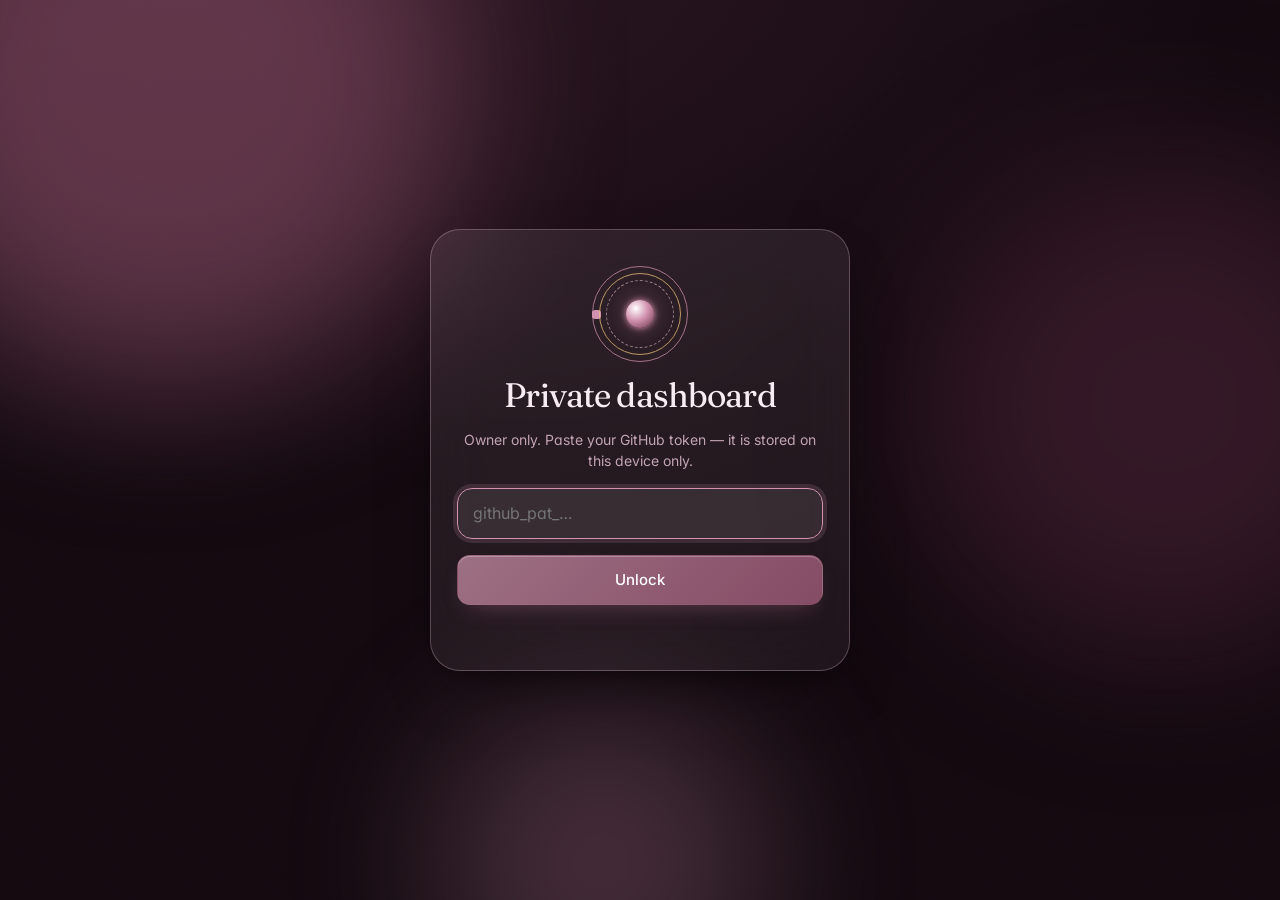
==== commit 7490208e: "Home: one calendar for everything, shareable read-only link + calendar subscription - New Home space" ====
--- a/index.html
+++ b/index.html
@@ -110,6 +110,8 @@
           <button type="button" data-sec="github"><svg viewBox="0 0 24 24"><circle cx="6" cy="5" r="2.2"/><circle cx="6" cy="19" r="2.2"/><circle cx="18" cy="8" r="2.2"/><path d="M6 7.2v9.6M18 10.2c0 4-6 3-11 6.5"/></svg><span>GitHub</span></button>
           <button type="button" data-sec="sync"><svg viewBox="0 0 24 24"><path d="M20 12a8 8 0 0 1-14.3 4.9M4 12A8 8 0 0 1 18.3 7.1"/><path d="M18.5 3v4.2h-4.2M5.5 21v-4.2h4.2"/></svg><span>Sync</span></button>
           <button type="button" data-sec="coaching"><svg viewBox="0 0 24 24"><circle cx="12" cy="12" r="9"/><path d="M5.6 5.6c3.3 3.3 3.3 9.5 0 12.8M18.4 5.6c-3.3 3.3-3.3 9.5 0 12.8"/></svg><span>Coaching</span></button>
+          <button type="button" data-sec="instagram"><svg viewBox="0 0 24 24"><rect x="3" y="3" width="18" height="18" rx="5"/><circle cx="12" cy="12" r="4"/><circle cx="17.5" cy="6.5" r="1"/></svg><span>Instagram</span></button>
+          <button type="button" data-sec="widget"><svg viewBox="0 0 24 24"><rect x="6" y="2.5" width="12" height="19" rx="3"/><rect x="8.5" y="6" width="3" height="3" rx=".8"/><rect x="12.5" y="6" width="3" height="3" rx=".8"/><path d="M10.5 18.5h3"/></svg><span>iPhone widget</span></button>
           <button type="button" data-sec="spaces"><svg viewBox="0 0 24 24"><rect x="3" y="3" width="7.5" height="7.5" rx="2"/><rect x="13.5" y="3" width="7.5" height="7.5" rx="2"/><rect x="3" y="13.5" width="7.5" height="7.5" rx="2"/><rect x="13.5" y="13.5" width="7.5" height="7.5" rx="2"/></svg><span>Spaces</span></button>
           <button type="button" data-sec="account"><svg viewBox="0 0 24 24"><rect x="4" y="10" width="16" height="11" rx="2.5"/><path d="M8 10V7a4 4 0 0 1 8 0v3"/></svg><span>Account</span></button>
         </nav>
@@ -144,12 +146,50 @@
           <section data-sec="sync" hidden>
             <label class="toggle"><input type="checkbox" name="syncOn" /><span><b>Sync Mac and iPhone</b><small>Through a secret GitHub Gist owned by your token</small></span></label>
             <div class="sync-card"><span id="syncLine" class="sync-line"></span><button type="button" class="btn sm" id="syncNow">Sync now</button></div>
+            <p class="hint" id="syncInfo"></p>
             <p class="hint">Syncs on open, when you come back to the app, every minute and right after any change. Theme and token stay per device.</p>
           </section>
 
           <section data-sec="coaching" hidden>
+            <label class="toggle"><input type="checkbox" name="botOn" /><span><b>Groshkov Padel bot</b><small>Show bookings, prices and locations from the Telegram bot (read‑only)</small></span></label>
+            <div class="row2">
+              <label>Bot API URL<input name="botApi" autocomplete="off" autocapitalize="off" spellcheck="false" placeholder="https://groshkov-padel-api….workers.dev" /></label>
+              <label>Dashboard key<input name="botDashKey" type="password" autocomplete="off" placeholder="DASHBOARD_KEY of the worker" /></label>
+            </div>
+            <details>
+              <summary>Direct database access (only until the bot is secured)</summary>
+              <div class="row2" style="margin-top:10px">
+                <label>Firebase project ID<input name="botProject" autocomplete="off" autocapitalize="off" spellcheck="false" /></label>
+                <label>Web API key<input name="botKey" type="password" autocomplete="off" /></label>
+              </div>
+            </details>
+            <div class="sync-card"><span id="botLine" class="sync-line"></span><button type="button" class="btn sm" id="botRefresh">Test &amp; refresh</button></div>
+            <p class="hint">Stored in your private sync, not in the dashboard’s public code. The URL and key come from the bot’s API worker (see SECURITY.md in the bot repository).</p>
             <label class="currency">Currency<input name="currency" maxlength="4" autocomplete="off" /></label>
             <p class="hint">Add players and groups on the <b>Coaching</b> page with <b>+</b>. Past lessons count as done automatically — only mark cancellations.</p>
+          </section>
+
+          <section data-sec="instagram" hidden>
+            <div class="sync-card"><span id="igLine" class="sync-line"></span><button type="button" class="btn sm" id="igRefresh">Refresh</button></div>
+            <p class="hint">Stats for @groshkov.padel come from your API worker — the same URL and key as in <b>Coaching</b>. The Instagram token is stored and renewed on the worker, never in the browser.</p>
+            <ol class="steps">
+              <li>Instagram → Settings → <b>Account type and tools</b> → switch to <b>Creator</b> or <b>Business</b>.</li>
+              <li>Create an app at <a href="https://developers.facebook.com/apps" target="_blank" rel="noopener">developers.facebook.com</a> with the Instagram API use case and generate a token for @groshkov.padel.</li>
+              <li>Add it to the worker: <code>wrangler secret put IG_TOKEN</code> (full steps in the bot’s SECURITY.md → Instagram).</li>
+            </ol>
+          </section>
+
+          <section data-sec="widget" hidden>
+            <p class="hint">A home screen widget with today’s training and lessons, your next tournament, streak and GitHub tasks. Small, medium and large sizes; tap it to open the dashboard.</p>
+            <ol class="steps">
+              <li>Install the free <a href="https://apps.apple.com/app/scriptable/id1405459188" target="_blank" rel="noopener">Scriptable</a> app.</li>
+              <li>Tap <b>Copy widget script</b> below.</li>
+              <li>In Scriptable tap <b>+</b>, paste, and name it <b>Dashboard</b>.</li>
+              <li>Run it once (▶︎) and paste your GitHub token — it’s saved in the iOS Keychain.</li>
+              <li>Long‑press the home screen → <b>+</b> → Scriptable → pick a size → tap the widget → Script: <b>Dashboard</b>.</li>
+            </ol>
+            <p class="hint"><b>Refresh:</b> iOS decides when widgets update. The widget asks to refresh right after midnight, after each session and every 15 minutes; “↻ 5 min” shows how fresh it is. Keep <b>Background App Refresh</b> on for Scriptable (Settings → General) — in <b>Low Power Mode</b> iOS pauses widget updates. After updating the script, paste the new version into Scriptable.</p>
+            <div class="sync-card"><span id="widgetCopyNote" class="muted">The widget reads the same private sync as this dashboard.</span><button type="button" class="primary" id="copyWidget">Copy widget script</button></div>
           </section>
 
           <section data-sec="spaces" hidden>
@@ -180,6 +220,8 @@
   <dialog id="itemSheet" class="sheet item-sheet"><form method="dialog" id="itemForm" class="item-wrap"></form></dialog>
 
   <script src="js/data.js"></script>
+  <script src="js/padelbot.js"></script>
+  <script src="js/calendar.js"></script>
   <script src="js/app.js"></script>
 </body>
 </html>
--- a/css/styles.css
+++ b/css/styles.css
@@ -381,6 +381,61 @@
 .focus-time { position: relative; font-family: "Fraunces", Georgia, serif; font-size: 44px; font-variant-numeric: tabular-nums; letter-spacing: -.02em; }
 .focus-btns { display: flex; gap: 10px; justify-content: center; align-items: center; flex-wrap: wrap; }
 .focus-btns .primary { min-width: 96px; }
+
+/* Instagram */
+.ig-head { display: flex; align-items: center; gap: 12px; color: inherit; text-decoration: none; }
+.ig-head img, .ig-avatar { width: 46px; height: 46px; border-radius: 50%; object-fit: cover; flex: none; display: grid; place-items: center; font-size: 22px;
+  background: var(--card-hi); box-shadow: 0 0 0 2px var(--bg-0), 0 0 0 4px var(--accent-hi); }
+.ig-head > span { display: grid; gap: 1px; min-width: 0; }
+.ig-followers { margin: 16px 0 4px; display: grid; gap: 2px; }
+.ig-followers > b { font-family: "Fraunces", Georgia, serif; font-weight: 400; font-size: 52px; line-height: 1; letter-spacing: -.03em; font-variant-numeric: tabular-nums; }
+.ig-followers > span { color: var(--muted); font-size: 13px; }
+.ig-deltas { display: flex; gap: 10px; flex-wrap: wrap; margin-top: 6px; }
+.delta { font-size: 13px; font-weight: 600; padding: 3px 8px; border-radius: 999px; }
+.delta small { font-weight: 500; opacity: .75; }
+.delta.up { color: var(--ok); background: color-mix(in srgb, var(--ok) 14%, transparent); }
+.delta.down { color: var(--danger); background: color-mix(in srgb, var(--danger) 14%, transparent); }
+.ig-stats { margin-top: 14px; }
+.ig-stats .stat b { font-size: 26px; }
+.chart { width: 100%; height: 170px; display: block; overflow: visible; }
+.chart-line { fill: none; stroke: var(--accent-hi); stroke-width: 2.5; vector-effect: non-scaling-stroke; stroke-dasharray: 1; stroke-dashoffset: 0; filter: drop-shadow(0 4px 10px var(--accent-glow)); }
+.card:not(.no-enter) .chart-line { animation: draw 1.4s var(--ease) both; animation-delay: calc(var(--i, 0) * 70ms + 250ms); }
+.card:not(.no-enter) .chart-area { animation: rise .9s var(--ease) both; animation-delay: calc(var(--i, 0) * 70ms + 600ms); }
+@keyframes draw { from { stroke-dashoffset: 1; } }
+.chart-area { stroke: none; }
+.chart-hit { fill: transparent; stroke: none; cursor: crosshair; }
+.chart-hit:hover { fill: var(--accent-hi); }
+.chart-foot { display: flex; justify-content: space-between; gap: 10px; margin-top: 8px; font-size: 12px; color: var(--faint); }
+.ig-grid { display: grid; grid-template-columns: repeat(auto-fill, minmax(150px, 1fr)); gap: 12px; }
+.ig-post { display: grid; gap: 6px; color: inherit; text-decoration: none; padding: 6px; border-radius: 18px; border: 1px solid transparent;
+  transition: transform .35s var(--spring), border-color .2s, background .2s; animation: rise .6s var(--ease) both; animation-delay: var(--d); }
+.ig-post:hover { transform: translateY(-4px) rotateX(4deg); border-color: var(--line); background: var(--card-hi); }
+.ig-thumb { position: relative; aspect-ratio: 4 / 5; border-radius: 14px; background: linear-gradient(135deg, var(--accent), var(--bg-2)) center / cover no-repeat; overflow: hidden;
+  box-shadow: 0 12px 24px -16px rgba(0, 0, 0, .7); }
+.ig-type { position: absolute; left: 8px; top: 8px; font-size: 11px; font-weight: 600; padding: 3px 7px; border-radius: 8px; background: rgba(0, 0, 0, .45); color: #fff; backdrop-filter: blur(8px); }
+.ig-meta { display: flex; gap: 10px; font-size: 12.5px; font-weight: 600; flex-wrap: wrap; }
+.ig-cap { font-size: 12px; color: var(--muted); display: -webkit-box; -webkit-line-clamp: 2; -webkit-box-orient: vertical; overflow: hidden; }
+.ig-date { font-size: 11px; color: var(--faint); }
+.ig-setup { display: flex; gap: 16px; align-items: flex-start; }
+.ig-setup p { margin: 4px 0 10px; }
+.ig-setup .steps { font-size: 13px; margin-bottom: 12px; }
+.ig-logo { width: 54px; height: 54px; flex: none; border-radius: 16px; display: grid; place-items: center; font-size: 26px;
+  background: linear-gradient(135deg, #f9ce34, #ee2a7b 50%, #6228d7); box-shadow: 0 10px 24px -10px #ee2a7b; }
+@media (max-width: 720px) { .ig-grid { grid-template-columns: repeat(2, 1fr); gap: 8px; } .ig-followers > b { font-size: 44px; } .ig-setup { flex-direction: column; } }
+
+/* Bookings from the bot */
+.bot-badge { font-size: 12px; margin-right: 5px; }
+.chip.req { background: color-mix(in srgb, var(--warn) 22%, transparent); color: var(--warn); border-color: color-mix(in srgb, var(--warn) 40%, transparent); }
+.check.static { cursor: default; animation: none; }
+.check.static svg { stroke-dashoffset: 0; }
+.lesson.s-pending .row-main b { color: var(--warn); }
+.pill.pending { border-left-style: dotted; background: color-mix(in srgb, var(--warn) 12%, var(--card)); }
+.court-line { margin-top: 8px; }
+.facts { display: grid; grid-template-columns: auto 1fr; gap: 8px 16px; margin: 0; font-size: 14px; }
+.facts dt { color: var(--faint); }
+.facts dd { margin: 0; }
+.facts a { color: var(--accent-hi); }
+a.primary { text-decoration: none; }
 
 /* Translate banner & sheet */
 .banner { padding: 16px 18px; background: linear-gradient(120deg, color-mix(in srgb, var(--accent) 30%, transparent), var(--card-hi) 60%); }
@@ -487,6 +542,9 @@
 .sync-line[data-state="ok"]::before { background: var(--ok); box-shadow: 0 0 8px var(--ok); }
 .sync-line[data-state="syncing"]::before { background: var(--warn); animation: pulse 1s infinite; }
 .sync-line[data-state="error"]::before { background: var(--danger); }
+.steps { margin: 0; padding-left: 20px; display: grid; gap: 8px; font-size: 14px; color: var(--muted); }
+.steps b { color: var(--text); }
+.steps a, .sync-card a { color: var(--accent-hi); }
 .currency { grid-template-columns: auto 100px; align-items: center; justify-content: start; gap: 12px !important; }
 
 /* ═════════════════════════ Lock screen ═════════════════════════ */
@@ -589,3 +647,116 @@
   *, *::before, *::after { animation: none !important; transition-duration: 0s !important; }
 }
 @media (display-mode: standalone) { body { -webkit-user-select: none; user-select: none; } input, textarea { -webkit-user-select: text; user-select: text; } }
+
+/* ═════════════════════════ Calendar (Home + share page) ═════════════════════════ */
+.cal-toolbar { display: flex; justify-content: space-between; align-items: center; gap: 12px; flex-wrap: wrap; margin-bottom: 14px; }
+.cal-nav { display: flex; align-items: center; gap: 6px; }
+.cal-nav .icon-btn.sm { font-size: 18px; }
+.cal-range { margin-left: 8px; font-family: "Fraunces", Georgia, serif; font-size: 22px; letter-spacing: -.01em; }
+.cal-filters, .cal-legend { display: flex; gap: 6px; flex-wrap: wrap; }
+.cal-filter { border: 1px solid var(--line); background: var(--card); color: var(--muted); padding: 6px 10px; border-radius: 999px; font-size: 13px; font-weight: 500;
+  display: inline-flex; gap: 6px; align-items: center; transition: background .2s, color .2s, border-color .2s, transform .3s var(--spring); }
+.cal-filter b { font-size: 11px; padding: 1px 6px; border-radius: 999px; background: var(--line); color: var(--text); }
+.cal-filter.on { color: var(--text); border-color: var(--line-hi); background: var(--card-hi); }
+.cal-filter:not(.on) { opacity: .55; }
+.cal-filter:active { transform: scale(.95); }
+.share-btn.is-shared { color: var(--ok); border-color: color-mix(in srgb, var(--ok) 45%, transparent); }
+
+/* Event chips */
+.ev { --c: var(--accent-hi); display: grid; gap: 1px; width: 100%; text-align: left; font: inherit; color: inherit; cursor: pointer; border: 0;
+  padding: 7px 9px; border-radius: 11px; border-left: 3px solid var(--c); background: color-mix(in srgb, var(--c) 13%, var(--card));
+  transition: transform .3s var(--spring), background .2s; min-width: 0; }
+.ev:hover { transform: translateY(-2px); background: color-mix(in srgb, var(--c) 22%, var(--card)); }
+.ev-time { font-size: 11px; color: var(--muted); font-variant-numeric: tabular-nums; font-weight: 600; }
+.ev-title { font-size: 13px; font-weight: 600; line-height: 1.25; overflow: hidden; text-overflow: ellipsis; display: -webkit-box; -webkit-line-clamp: 2; -webkit-box-orient: vertical; }
+.ev-title i { font-style: normal; margin-right: 4px; }
+.ev-sub { font-size: 11.5px; color: var(--faint); overflow: hidden; text-overflow: ellipsis; white-space: nowrap; }
+.ev.t-gym, .ev.t-strength, .dot.t-gym { --c: var(--accent-hi); }
+.ev.t-cardio, .dot.t-cardio { --c: var(--warn); } .ev.t-mobility, .dot.t-mobility { --c: var(--ok); }
+.ev.t-tennis, .dot.t-tennis, .lg.t-tennis { --c: var(--tennis); } .ev.t-padel, .dot.t-padel, .lg.t-padel { --c: var(--padel); }
+.ev.t-tour, .dot.t-tour, .lg.t-tour { --c: var(--gold); } .lg.t-gym { --c: var(--accent-hi); }
+.ev.s-done { opacity: .62; } .ev.s-done .ev-title { text-decoration: line-through; text-decoration-color: color-mix(in srgb, var(--text) 40%, transparent); }
+.ev.s-missed { opacity: .5; }
+.ev.s-cancel { opacity: .4; border-left-style: dashed; } .ev.s-cancel .ev-title { text-decoration: line-through; }
+.ev.s-pending { border-left-style: dotted; background: color-mix(in srgb, var(--warn) 14%, var(--card)); }
+.ev.k-tournament { background: linear-gradient(90deg, color-mix(in srgb, var(--gold) 26%, var(--card)), color-mix(in srgb, var(--gold) 8%, var(--card))); }
+.lg { --c: var(--accent-hi); font-size: 12px; color: var(--muted); display: inline-flex; align-items: center; gap: 6px; }
+.lg::before { content: ""; width: 9px; height: 9px; border-radius: 3px; background: var(--c); }
+
+/* Week */
+.cal-week { display: grid; grid-template-columns: repeat(7, minmax(0, 1fr)); gap: 8px; perspective: 1000px; }
+.cal-col { border-radius: 16px; background: var(--card); border: 1px solid var(--line); min-height: 280px; display: flex; flex-direction: column; overflow: hidden;
+  transition: border-color .2s, box-shadow .3s; }
+.card:not(.no-enter) .cal-col { animation: day-in .7s var(--ease) both; }
+.cal-col:nth-child(2) { animation-delay: 40ms !important; } .cal-col:nth-child(3) { animation-delay: 80ms !important; } .cal-col:nth-child(4) { animation-delay: 120ms !important; }
+.cal-col:nth-child(5) { animation-delay: 160ms !important; } .cal-col:nth-child(6) { animation-delay: 200ms !important; } .cal-col:nth-child(7) { animation-delay: 240ms !important; }
+.cal-col.weekend { background: color-mix(in srgb, var(--accent) 5%, var(--card)); }
+.cal-col.is-today { border-color: var(--accent-hi); box-shadow: inset 0 0 0 1px var(--accent-hi), 0 16px 34px -18px var(--accent-glow); }
+.cal-col-head { display: flex; justify-content: space-between; align-items: baseline; padding: 10px 10px 8px; border-bottom: 1px solid var(--line); }
+.cal-col-head span { font-size: 11px; text-transform: uppercase; letter-spacing: .12em; color: var(--muted); font-weight: 600; }
+.cal-col-head b { font-family: "Fraunces", Georgia, serif; font-weight: 400; font-size: 22px; line-height: 1; }
+.cal-col.is-today .cal-col-head b { color: var(--accent-ink); background: var(--accent); border-radius: 9px; padding: 3px 7px; }
+.cal-col-body { display: grid; gap: 6px; padding: 8px; align-content: start; }
+.cal-free { font-size: 12px; color: var(--faint); padding: 4px 2px; }
+
+/* Month */
+.cal-heads, .cal-grid { display: grid; grid-template-columns: repeat(7, minmax(0, 1fr)); gap: 6px; }
+.cal-heads span { font-size: 11px; text-transform: uppercase; letter-spacing: .12em; color: var(--faint); font-weight: 600; padding: 0 6px 6px; }
+.cal-cell { font: inherit; color: inherit; text-align: left; cursor: pointer; min-height: 104px; padding: 7px; border-radius: 14px; border: 1px solid var(--line); background: var(--card);
+  display: flex; flex-direction: column; gap: 4px; min-width: 0; transition: transform .3s var(--spring), border-color .2s, background .2s; }
+.cal-cell:hover { transform: translateY(-2px); border-color: var(--line-hi); }
+.cal-cell.out { opacity: .4; }
+.cal-cell.is-today { border-color: var(--accent-hi); }
+.cal-cell.is-today .cal-num { background: var(--accent); color: var(--accent-ink); }
+.cal-cell.is-sel { box-shadow: 0 0 0 2px var(--accent-hi), 0 14px 30px -16px var(--accent-glow); }
+.cal-num { font-size: 13px; font-weight: 600; width: max-content; padding: 1px 7px; border-radius: 8px; }
+.cal-dots { display: none; gap: 3px; flex-wrap: wrap; }
+.cal-dots .dot { --c: var(--accent-hi); width: 6px; height: 6px; border-radius: 50%; background: var(--c); }
+.cal-dots .dot.s-cancel { opacity: .35; }
+.cal-mini { display: grid; gap: 3px; min-width: 0; }
+.cal-mini .ev { padding: 2px 6px; border-radius: 6px; font-size: 11px; white-space: nowrap; overflow: hidden; text-overflow: ellipsis; display: block; cursor: inherit; }
+.cal-mini .ev b { font-weight: 600; color: var(--muted); }
+.cal-more { font-size: 11px; color: var(--faint); padding-left: 4px; }
+.cal-sel { margin-top: 14px; }
+.cal-sel .empty { margin: 0; }
+
+/* List */
+.cal-list { display: grid; gap: 14px; }
+.cal-day header { display: flex; align-items: baseline; gap: 10px; margin-bottom: 8px; }
+.cal-day header b { font-family: "Fraunces", Georgia, serif; font-weight: 400; font-size: 20px; }
+.cal-day header span { font-size: 13px; color: var(--muted); }
+.cal-day-list { display: grid; grid-template-columns: repeat(auto-fill, minmax(220px, 1fr)); gap: 8px; }
+.card:not(.no-enter) .cal-day { animation: rise .6s var(--ease) both; }
+.cal-list .ev { padding: 10px 12px; }
+
+/* Share sheet */
+.share-link { display: flex; gap: 8px; }
+.share-link input { flex: 1; font: 12.5px ui-monospace, SFMono-Regular, Menlo, monospace !important; }
+.share-actions { display: flex; gap: 8px; flex-wrap: wrap; }
+
+/* Share page */
+.share-page .top { align-items: center; }
+.share-subscribe { display: flex; gap: 8px; flex-wrap: wrap; animation: rise .8s .1s var(--ease) both; }
+.share-subscribe a { text-decoration: none; }
+.share-page .shell { padding-bottom: 40px; }
+.share-page .card { grid-column: span 12; }
+
+@media (max-width: 720px) {
+  .cal-range { font-size: 18px; margin-left: 4px; }
+  .cal-toolbar { gap: 10px; }
+  .cal-filters { width: 100%; overflow-x: auto; flex-wrap: nowrap; scrollbar-width: none; }
+  .cal-week { display: flex; overflow-x: auto; scroll-snap-type: x mandatory; margin: 0 -16px; padding: 2px 16px 6px; scrollbar-width: none; }
+  .cal-col { flex: 0 0 64%; scroll-snap-align: center; min-height: 220px; }
+  .cal-heads, .cal-grid { gap: 3px; }
+  .cal-heads span { padding: 0 2px 4px; font-size: 10px; letter-spacing: .04em; text-align: center; }
+  .cal-cell { min-height: 54px; padding: 5px 3px; align-items: center; border-radius: 11px; }
+  .cal-mini { display: none; }
+  .cal-dots { display: flex; justify-content: center; }
+  .cal-day-list { grid-template-columns: 1fr; }
+  .card-head:has(.cal-views) { flex-wrap: wrap; }
+  .share-page .top { display: block; }
+  .share-subscribe { margin-top: 16px; }
+  .share-page .shell { padding-bottom: 32px; }
+}
+.cal-filter { white-space: nowrap; flex: none; }
+.lg.t-tour { background: none; font-weight: 400; }
